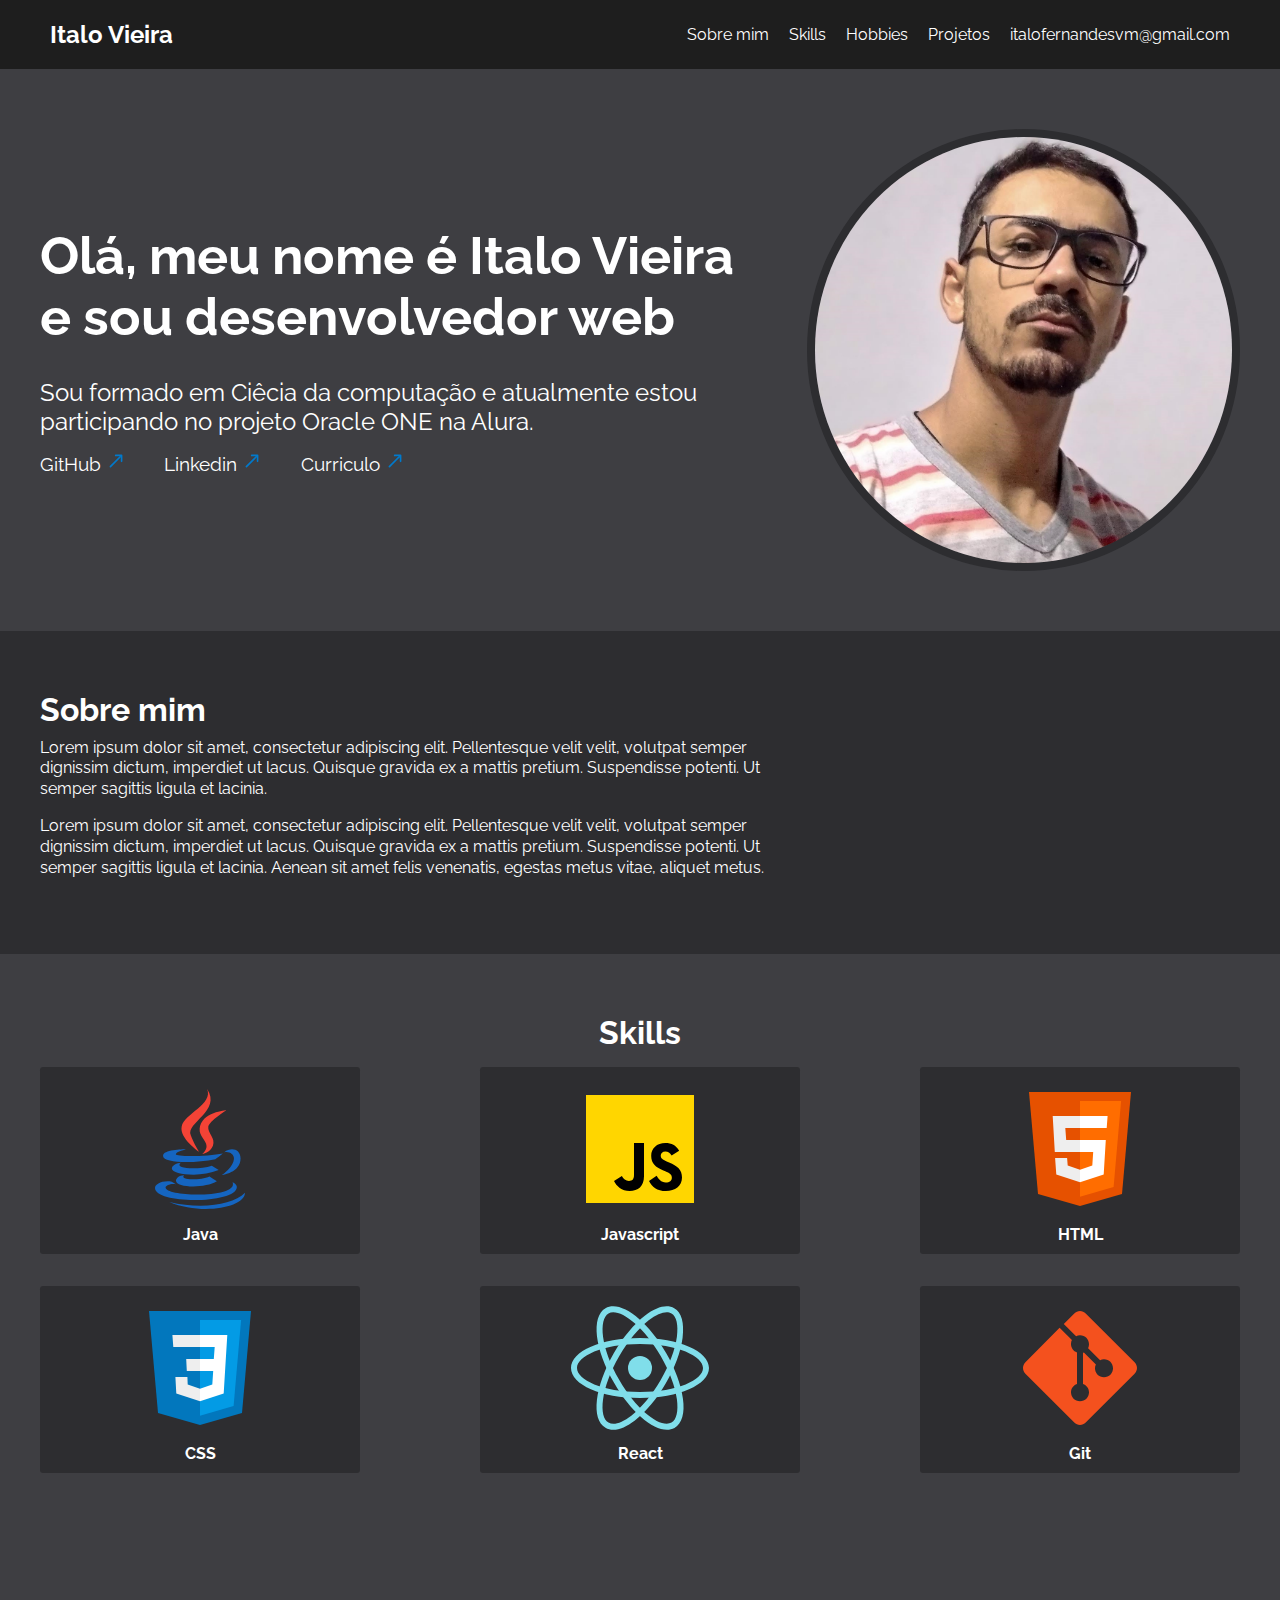
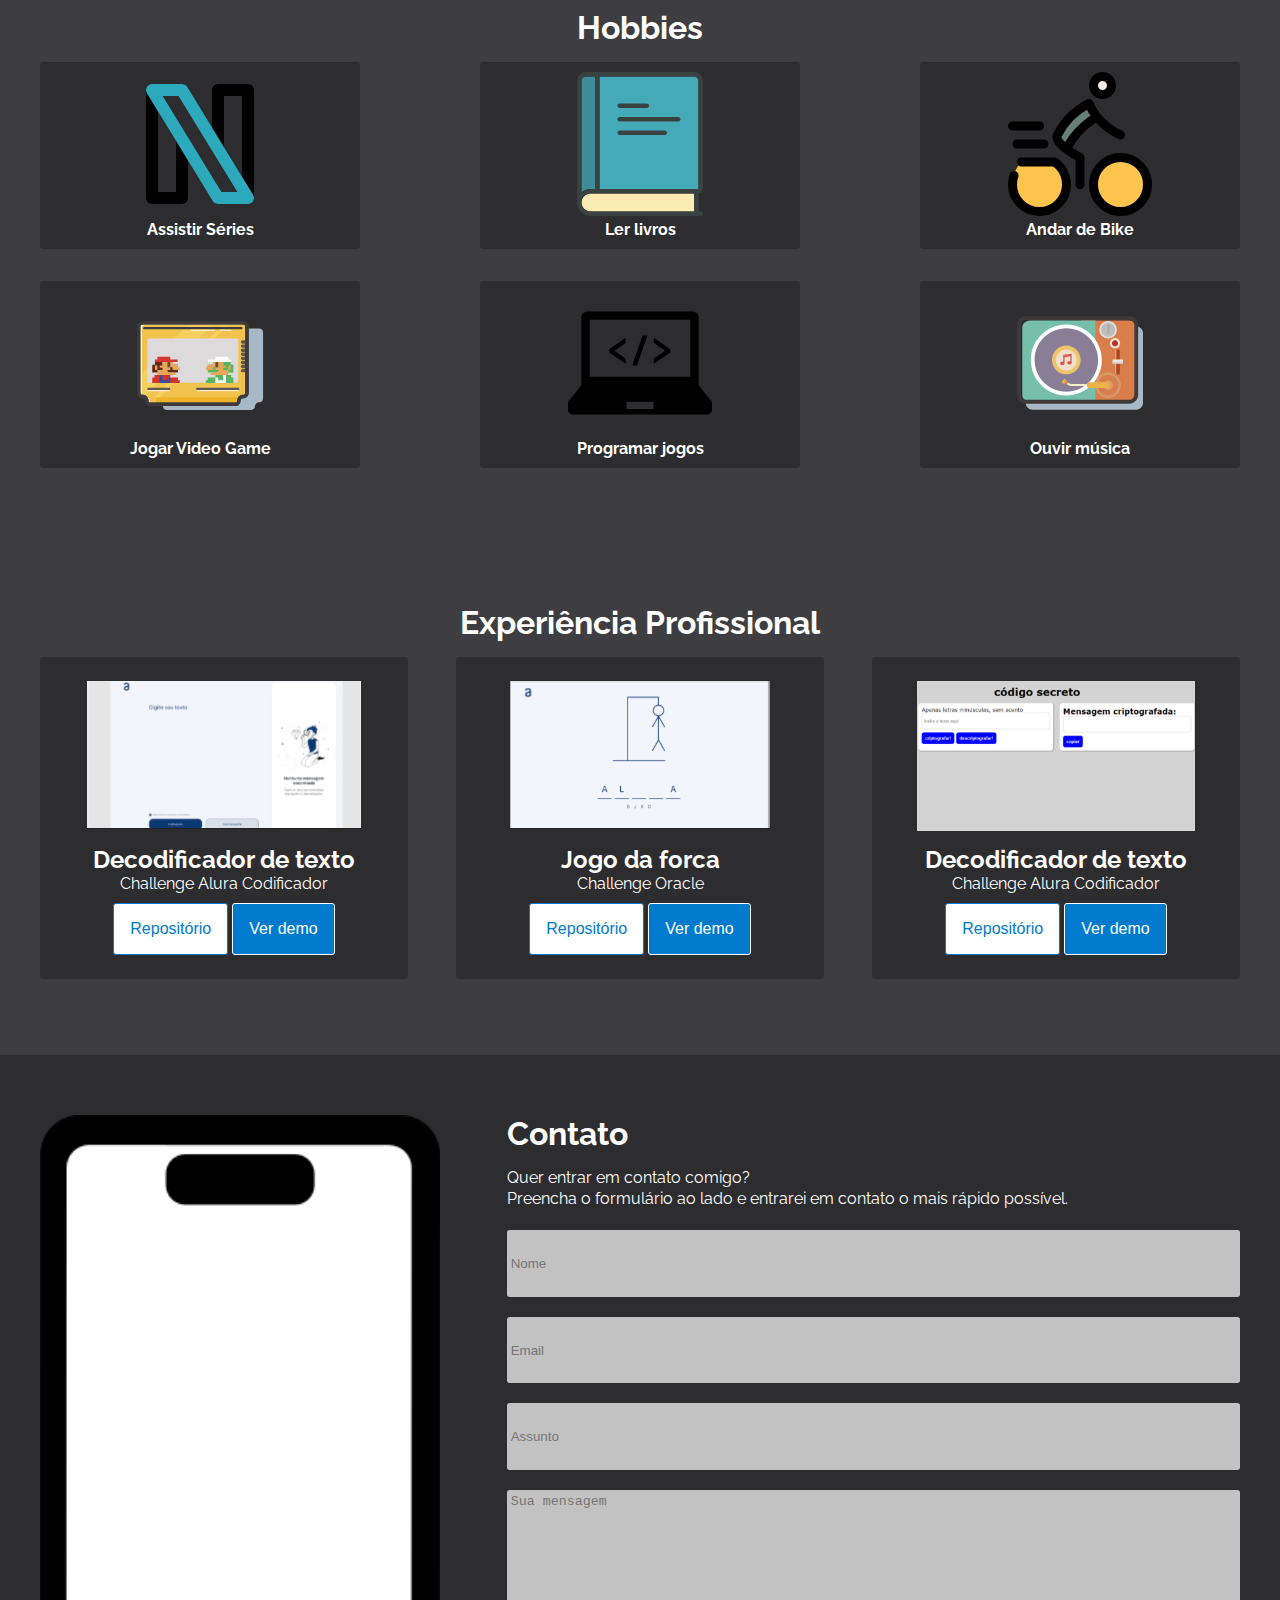
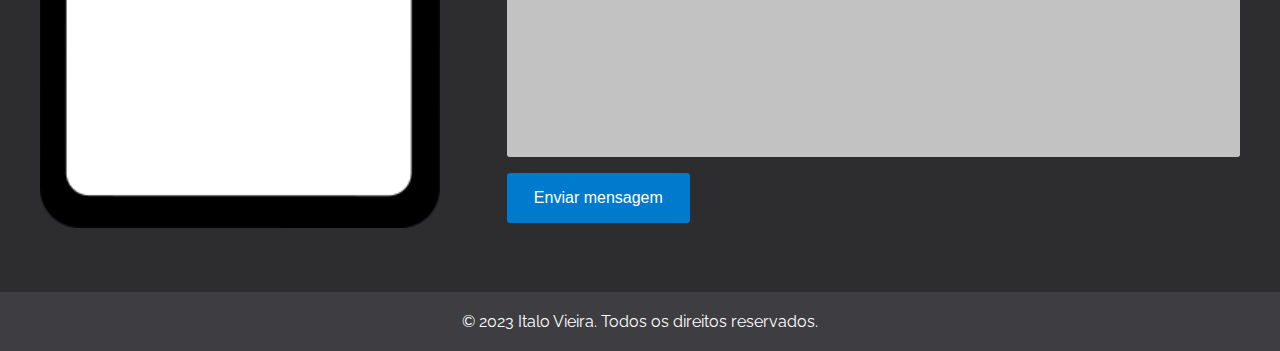
==== index.html @ 1ec6ca5a "Layout Desktop" ====
<!DOCTYPE html>
<html lang="pt-br">
  <head>
    <meta charset="UTF-8" />
    <meta name="viewport" content="width=device-width, initial-scale=1.0" />
    <link rel="preconnect" href="https://fonts.googleapis.com" />
    <link rel="preconnect" href="https://fonts.gstatic.com" crossorigin />
    <link
      href="https://fonts.googleapis.com/css2?family=Raleway:wght@300;400;700&display=swap"
      rel="stylesheet" />
    <link rel="stylesheet" href="css/style.css" />
    <title>Italo Vieira | Portifolio</title>
  </head>
  <body>
    <!-- Sessão de Menu  -->
    <header class="menu-bg">
      <section class="menu">
        <div class="menu-logo"><a href="index.html">Italo Vieira</a></div>
        <nav class="menu-nav">
          <ul>
            <li class="list-menu"><a href="#sobremim">Sobre mim</a></li>
            <li class="list-menu"><a href="#skills">Skills</a></li>
            <li class="list-menu"><a href="#hobbies">Hobbies</a></li>
            <li class="list-menu"><a href="#xp">Projetos</a></li>
            <li class="list-menu">
              <a href="#nome">italofernandesvm@gmail.com</a>
            </li>
          </ul>
        </nav>
      </section>
    </header>

    <!-- Sessão de Title -->
    <section class="title">
      <div class="title__div">
        <img
          src="img/profilee.jpg"
          alt="Imagem de perfil"
          class="title__profile" />
        <div class="title__container" id="sobremim">
          <h2 class="title__bio">
            Olá, meu nome é Italo Vieira e sou desenvolvedor web
          </h2>
          <h3 class="title__subtitle">
            Sou formado em Ciêcia da computação e atualmente estou participando
            no projeto Oracle ONE na Alura.
          </h3>
          <ul class="title__network">
            <li class="title__network__item">
              <a href="https://github.com/italofvm/" target="_blank"
                >GitHub <img src="img/seta_azul.svg"
              /></a>
            </li>
            <li class="title__network__item">
              <a href="https://www.linkedin.com/in/italovm/" target="_blank"
                >Linkedin <img src="img/seta_azul.svg"
              /></a>
            </li>
            <li class="title__network__item">
              <a href="curriculo/Italo Vieira.pdf" target="_blank">Curriculo <img src="img/seta_azul.svg" /></a>
            </li>
          </ul>
        </div>
      </div>
    </section>

    <!-- Sessão sobre mim -->
    <section class="about">
      <div class="about__container">
        <h3 class="about__title">Sobre mim</h3>
        <p class="about__paragraph">
          Lorem ipsum dolor sit amet, consectetur adipiscing elit. Pellentesque
          velit velit, volutpat semper dignissim dictum, imperdiet ut lacus.
          Quisque gravida ex a mattis pretium. Suspendisse potenti. Ut semper
          sagittis ligula et lacinia.
        </p>
        <p class="about__paragraph">
          Lorem ipsum dolor sit amet, consectetur adipiscing elit. Pellentesque
          velit velit, volutpat semper dignissim dictum, imperdiet ut lacus.
          Quisque gravida ex a mattis pretium. Suspendisse potenti. Ut semper
          sagittis ligula et lacinia. Aenean sit amet felis venenatis, egestas
          metus vitae, aliquet metus.
        </p>
      </div>
    </section>
    <footer></footer>

    <!-- Skills -->
    <section class="skills">
      <h3 class="skills__title" id="skills">Skills</h3>
      <div class="skills__line">
        <div class="skills__box">
          <ul>
            <li class="skills__img"><img src="img/java.svg" /></li>
            <li class="skills__name">Java</li>
          </ul>
        </div>

        <div class="skills__box">
          <ul>
            <li class="skills__img"><img src="img/js.svg" alt="" /></li>
            <li class="skills__name">Javascript</li>
          </ul>
        </div>

        <div class="skills__box">
          <ul>
            <li class="skills__img"><img src="img/html.svg" alt="" /></li>
            <li class="skills__name">HTML</li>
          </ul>
        </div>

        <div class="skills__box">
          <ul>
            <li class="skills__img"><img src="img/css.svg" alt="" /></li>
            <li class="skills__name">CSS</li>
          </ul>
        </div>

        <div class="skills__box">
          <ul>
            <li class="skills__img"><img src="img/react.svg" alt="" /></li>
            <li class="skills__name">React</li>
          </ul>
        </div>

        <div class="skills__box">
          <ul>
            <li class="skills__img"><img src="img/git.svg" alt="" /></li>
            <li class="skills__name">Git</li>
          </ul>
        </div>
      </div>
    </section>

    <!-- Hobbies -->
    <section class="hobbies" id="hobbies">
      <h3 class="hobbies__title">Hobbies</h3>
      <div class="hobbies__line">

        <div class="hobbies__box">
          <ul>
            <li class="hobbies__img"><img src="img/netflix.svg" alt="Series" /></li>
            <li class="hobbies__name">Assistir Séries</li>
          </ul>
        </div>

        <div class="hobbies__box">
          <ul>
            <li class="hobbies__img">
              <img src="img/book.svg" alt="Ler Livros" />
            </li>
            <li class="hobbies__name">Ler livros</li>
          </ul>
        </div>

        <div class="hobbies__box">
          <ul>
            <li class="hobbies__img">
              <img src="img/bike.svg" alt="Andar de Bike" />
            </li>
            <li class="hobbies__name">Andar de Bike</li>
          </ul>
        </div>

        <div class="hobbies__box">
          <ul>
            <li class="hobbies__img">
              <img src="img/game.svg" alt="Video game" />
            </li>
            <li class="hobbies__name">Jogar Video Game</li>
          </ul>
        </div>

        <div class="hobbies__box">
          <ul>
            <li class="hobbies__img">
              <img src="img/program.svg" alt="Programar" />
            </li>
            <li class="hobbies__name">Programar jogos</li>
          </ul>
        </div>

        <div class="hobbies__box">
          <ul>
            <li class="hobbies__img">
              <img src="img/music.svg" alt="Musica" />
            </li>
            <li class="hobbies__name">Ouvir música</li>
          </ul>
        </div>
    </section>

    <!-- Ex. Profissional -->
    <!-- Sessão de Experiência Profissional/Projetos-->
    <section class="experience">
      <h2 class="experience__section__title" id="xp">
        Experiência Profissional
      </h2>
      <div class="experience__container">
        <div class="experiencie__box">
          <!-- Insira a logo/captura de seu projeto/trabalho -->
          <img class="experience__img" src="img/testprojetos.svg" />
          <div class="experience__info">
            <h2 class="experience__title">Decodificador de texto</h2>
            <h3 class="experience__text">Challenge Alura Codificador</h3>
            <div class="experience__description">
              <!-- Insira a link para demonstração do projeto no Github e/ou GithubPages -->
              <span class="experience__repo"
                ><a href=""
                  ><button class="experiencia__botao--repo">
                    Repositório
                  </button></a
                ></span
              >
              <span class="experience__demo"
                ><a href=""
                  ><button class="experiencia__botao--demo">
                    Ver demo
                  </button></a
                ></span
              >
            </div>
          </div>
        </div>

        <div class="experiencie__box">
          <!-- Insira a logo/captura de seu projeto/trabalho -->
          <img class="experience__img" src="img/jogodaforca.svg" />
          <div class="experience__info">
            <h2 class="experience__title">
              Jogo da forca
            </h2>
            <h3 class="experience__text">Challenge Oracle</h3>
            <div class="experience__description">
              <!-- Insira a link para demonstração do projeto no Github e/ou GithubPages -->
              <span class="experience__repo"
                ><a href=""
                  ><button class="experiencia__botao--repo">
                    Repositório
                  </button></a
                ></span
              >
              <span class="experience__demo"
                ><a href=""
                  ><button class="experiencia__botao--demo">
                    Ver demo
                  </button></a
                ></span
              >
            </div>
          </div>
        </div>

        <div class="experiencie__box">
          <!-- Insira a logo de seu projeto/trabalho -->
          <img class="experience__img" src="img/codigosecreto.svg" />
          <div class="experience__info">
            <h2 class="experience__title">Decodificador de texto</h2>
            <h3 class="experience__text">Challenge Alura Codificador</h3>
            <div class="experience__description">
              <!-- Insira a link para demonstração do projeto no Github e/ou GithubPages -->
              <span class="experience__repo"
                ><a href=""
                  ><button class="experiencia__botao--repo">
                    Repositório
                  </button></a
                ></span
              >
              <span class="experience__demo"
                ><a href=""
                  ><button class="experiencia__botao--demo">
                    Ver demo
                  </button></a
                ></span
              >
            </div>
          </div>
        </div>

      </div>
    </section>

    <!-- Contato -->
    <section class="formcontato">
      <div id="contato" class="formcontato__contacto">
        <div class="formcontato--esquerda">
          <img class="formcontato__img" src="img/phone.png" />
        </div>
        <div class="formcontato__text">
          <h2 class="formcontato__title">Contato</h2>
          <h3 class="formcontato__subtext">Quer entrar em contato comigo?</h3>
          <h3 class="formcontato__subtext">
            Preencha o formulário ao lado e entrarei em contato o mais rápido
            possível.
          </h3>
          <form class="formcontato__form" onsubmit="enviarFormulario(event)">
            <input
              class="formcontato__input"
              type="text"
              id="nome"
              placeholder="Nome" required />
            <input
              class="formcontato__input"
              type="email"
              id="email"
              placeholder="Email" required />
            <input
              class="formcontato__input"
              type="text"
              id="assunto" 
              placeholder="Assunto" required />
            <textarea
              class="formcontato__textarea"
              rows="5"
              cols="40"
              id="mensagem"
              name="mensagem"
              placeholder="Sua mensagem" required ></textarea>
            <button class="formcontato__botao">Enviar mensagem</button>
          </form>
        </div>
      </div>
    </section>

    <!-- Sessão de Footer/Rodapé-->
    <section class="footer">
      <div class="footer__rodape">
        <p>&copy; 2023 Italo Vieira. Todos os direitos reservados.</p>
      </div>
    </section>
  </div>

    <script src="js/script.js"></script>
  </body>
</html>
---- css/style.css ----
*{
    margin: 0;
    padding: 0;
    list-style: none;
    text-decoration: none;
    box-sizing: border-box;
}

:root {
    --preto-ardosia: #1e1e1e;
    --Cinza-carvão: #2d2d30;
    --cinza-grafite: #252526;
    --Cinza-escuro: #3e3e42;
    --Azul-escuro: #007acc;
    --branco: #fff;
}

body {
    font-family: 'Raleway', Arial, Helvetica, sans-serif;
    background-color: var(--Cinza-escuro);
}


/*--Header--*/

.menu-bg {
    background-color: var(--preto-ardosia);
}

.menu {
    max-width: 1200px;
    margin: 0 auto;
    padding: 15px 0;
    display: flex;
    justify-content: space-between;
    align-items: center;
}

.menu a {
    color: var(--branco);
}

.menu-logo a{
    font-size: 1.5em;
    font-weight: 700;
    margin: 0 10px;
}

.menu-nav ul{
    display: flex;
    flex-wrap: wrap;
}

.menu-nav a {
    font-size: 1em;
    display: block;
    padding: 10px;
}

.menu-nav a:hover {
    background-color: var(--cinza-grafite);
    border-radius: 8px;
    font-size: 1.03em;
}

/*--Title--*/

.title {
    max-width: 1200px;
    margin: 0 auto;
    padding: 60px 0;
}

.title__div {
    display: flex;
    flex-direction: row-reverse;
    justify-content: space-between;
    align-items: center;
    flex-wrap: wrap;
}

.title__profile {
    flex: 1 1 200px;
    border: 8px solid var(--Cinza-carvão);
}

.title__container{
    flex: 2 1 300px;
    padding-right: 60px;
    color: var(--branco);
}

.title__bio {
    font-size: 3.25em;
    margin-bottom: .6em;
}

.title__subtitle {
    font-size: 1.5em;
    font-weight: 400;
    margin-bottom: .6em;
}

.title__network{
    display: flex;
    align-items: flex-start;
    gap: 2em;
    font-size: 1.2em;
}

.title__network a{
    color: var(--branco);
}

.title__profile {
    width: calc(50% - (100px * 2));
    border-radius: 50%;
}

.title__network__item img {
    width: 20px;
}

/*--Sobre mim--*/

.about {
    background-color: var(--Cinza-carvão);
    color: var(--branco);
}

.about__container {
    max-width: 1200px;
    margin: 0 auto;
    padding: 60px 0;
    display: flex;
    flex-direction: column;
}

.about__title {
    font-size: 2em;
    font-weight: 700;
    padding-bottom: .3em;
}

.about__paragraph {
    font-size: 1em;
    font-weight: 400;
    line-height: 1.3em;
    margin-bottom: 1em;
    width: 47em;
}

/*--Skills--*/

.skills {
    max-width: 1200px;
    margin: 0 auto;
    padding: 60px 0;
    color: var(--branco);
}

.skills__line {
    display: flex;
    justify-content: space-between;
    flex-wrap: wrap;
    text-align: center;
}

.skills__title {
    font-size: 2em;
    font-weight: 700;
    text-align: center;
}

.skills__box {
    width: 20em;
    margin: 1em 0;
    border-radius: 0.2em;
    background-color: var(--Cinza-carvão);
}

.skills__box {
    font-size: 1em;
    font-weight: 700;
    padding: 10px;
}

/*--Hobbies--*/

.hobbies {
    max-width: 1200px;
    margin: 0 auto;
    padding: 60px 0;
    color: var(--branco);
}

.hobbies__line {
    display: flex;
    justify-content: space-between;
    flex-wrap: wrap;
    text-align: center;
}

.hobbies__title {
    font-size: 2em;
    font-weight: 700;
    text-align: center;
}

.hobbies__box {
    width: 20em;
    margin: 1em 0;
    border-radius: 0.2em;
    background-color: var(--Cinza-carvão);
    font-size: 1em;
    font-weight: 700;
    padding: 10px;
}

/*--Experiência--*/
.experience {
    max-width: 1200px;
    margin: 0 auto;
    padding: 60px 0;
    color: var(--branco);
}

.experience__section__title {
    font-size: 2em;
    font-weight: 700;
    text-align: center;
}

.experience__container {
    display: flex;
    justify-content: space-between;
    align-items: center;
    text-align: center;
    flex-wrap: wrap;
}

.experiencie__box{
    width: 23em;
    margin: 1em 0;
    border-radius: 0.2em;
    background-color: var(--Cinza-carvão);
    font-size: 1em;
    font-weight: 700;
    padding: 1.5em;
}

.experience__img {
    max-width: 300px;
    max-height: 150px;
    width: auto;
    height: auto;
}

.experience__title {
    padding-top: 10px;
    font-size: 1.5em;
    font-weight: 700;
}

.experience__text {
    padding-bottom: 10px;
    font-size: 1em;
    font-weight: 400;
}

.experiencia__botao--repo {
    background-color: var(--branco);
    border: 1px solid var(--Azul-escuro);
    color: var(--Azul-escuro);
    border-radius: 3px;
    padding: 1em;
    font-size: 1em;
    cursor: pointer;
    transition: 0.3s ease;
}

.experiencia__botao--repo:hover{
    background-color: #007acc;
    border: 1px solid var(--branco);
    color: var(--branco);
}

.experiencia__botao--demo {
    background-color: var(--Azul-escuro);
    border: 1px solid var(--branco);
    color: var(--branco);
    border-radius: 3px;
    padding: 1em;
    font-size: 1em;
    cursor: pointer;
    transition: 0.3s ease;
}

.experiencia__botao--demo:hover{
    background-color: var(--branco);
    border: 1px solid var(--Azul-escuro);
    color: var(--Azul-escuro);
}

/*--Contato--*/

.formcontato{
    background-color: var(--Cinza-carvão);
}

.formcontato__contacto{
    max-width: 1200px;
    margin: 0 auto;
    padding: 60px 0;
    color: var(--branco);
}

.formcontato__img{
    width: 25rem;
}

.formcontato__title{
    font-size: 2em;
    font-weight: 700;
    padding-bottom: .5em;
}

.formcontato__subtext {
    font-size: 1em;
    font-weight: 400;
    line-height: 1.3em;
}

.formcontato__contacto {
    display: flex;
    justify-content: space-between;
    flex-wrap: wrap;
}

.formcontato__form {
    display: flex;
    flex-direction: column;
    flex-wrap: wrap;
}

.formcontato__input {
    width: 55em;
    height: 5em;
    border-radius: .2em;
    border: none;
    margin-top: 1.5em;
    font-weight: 400;
    padding:.3em;
    outline: none;
    transition: 0.1s;
    background-color: #c2c2c2;
}

.formcontato__input:focus {
    border-bottom: 2.5px solid var(--Azul-escuro);
    
}

.formcontato__textarea {
    width: 55em;
    height: 20em;
    border-radius: .2em;
    border: none;
    margin-top: 1.5em;
    font-weight: 400;
    padding:.3em;
    outline: none;
    transition: 0.1s;
    background-color: #c2c2c2;
    resize: none;
}

.formcontato__textarea:focus {
    border-bottom: 2.5px solid var(--Azul-escuro);
    
}

.formcontato__botao {
    background-color: var(--Azul-escuro);
    border: none;
    color: var(--branco);
    border-radius: 3px;
    width: 25%;
    padding: 1em;
    margin-top: 1em;
    font-size: 1em;
    cursor: pointer;
    transition: 0.3s ease;
}

.formcontato__botao:hover{
    background-color: var(--branco);
    color: var(--Azul-escuro);
}

/*footeer*/

section.footer{
    max-width: 1200px;
    margin: 0 auto;
    padding: 20px 0;
    color: var(--branco);
    
}

.footer__rodape p{
    text-align: center;
}

.footer__rodape a{
    color: var(--branco);
}

@media (min-width: 768px) {

    /* Menu */
    
    /*title*/
    
    
    
    /*Skills*/
    
    /*Hobbies*/
    
    /*Experiências acadêmicas*/
    
    /*Expeirência profissional*/
    
    }
    
    /*Mobile*/
    @media (min-width: 425px) {
    
    /*Menu*/
    
    /*Titulo*/
    
    /*Sessão sobre*/
    
    /*Skills*/
    
    /*Hobbies*/
     
    /*Formação Acadêmica*/
    
    /*Experiência Profissional*/
    
     /*Contato*/
    
    /*Footer*/
    
    }
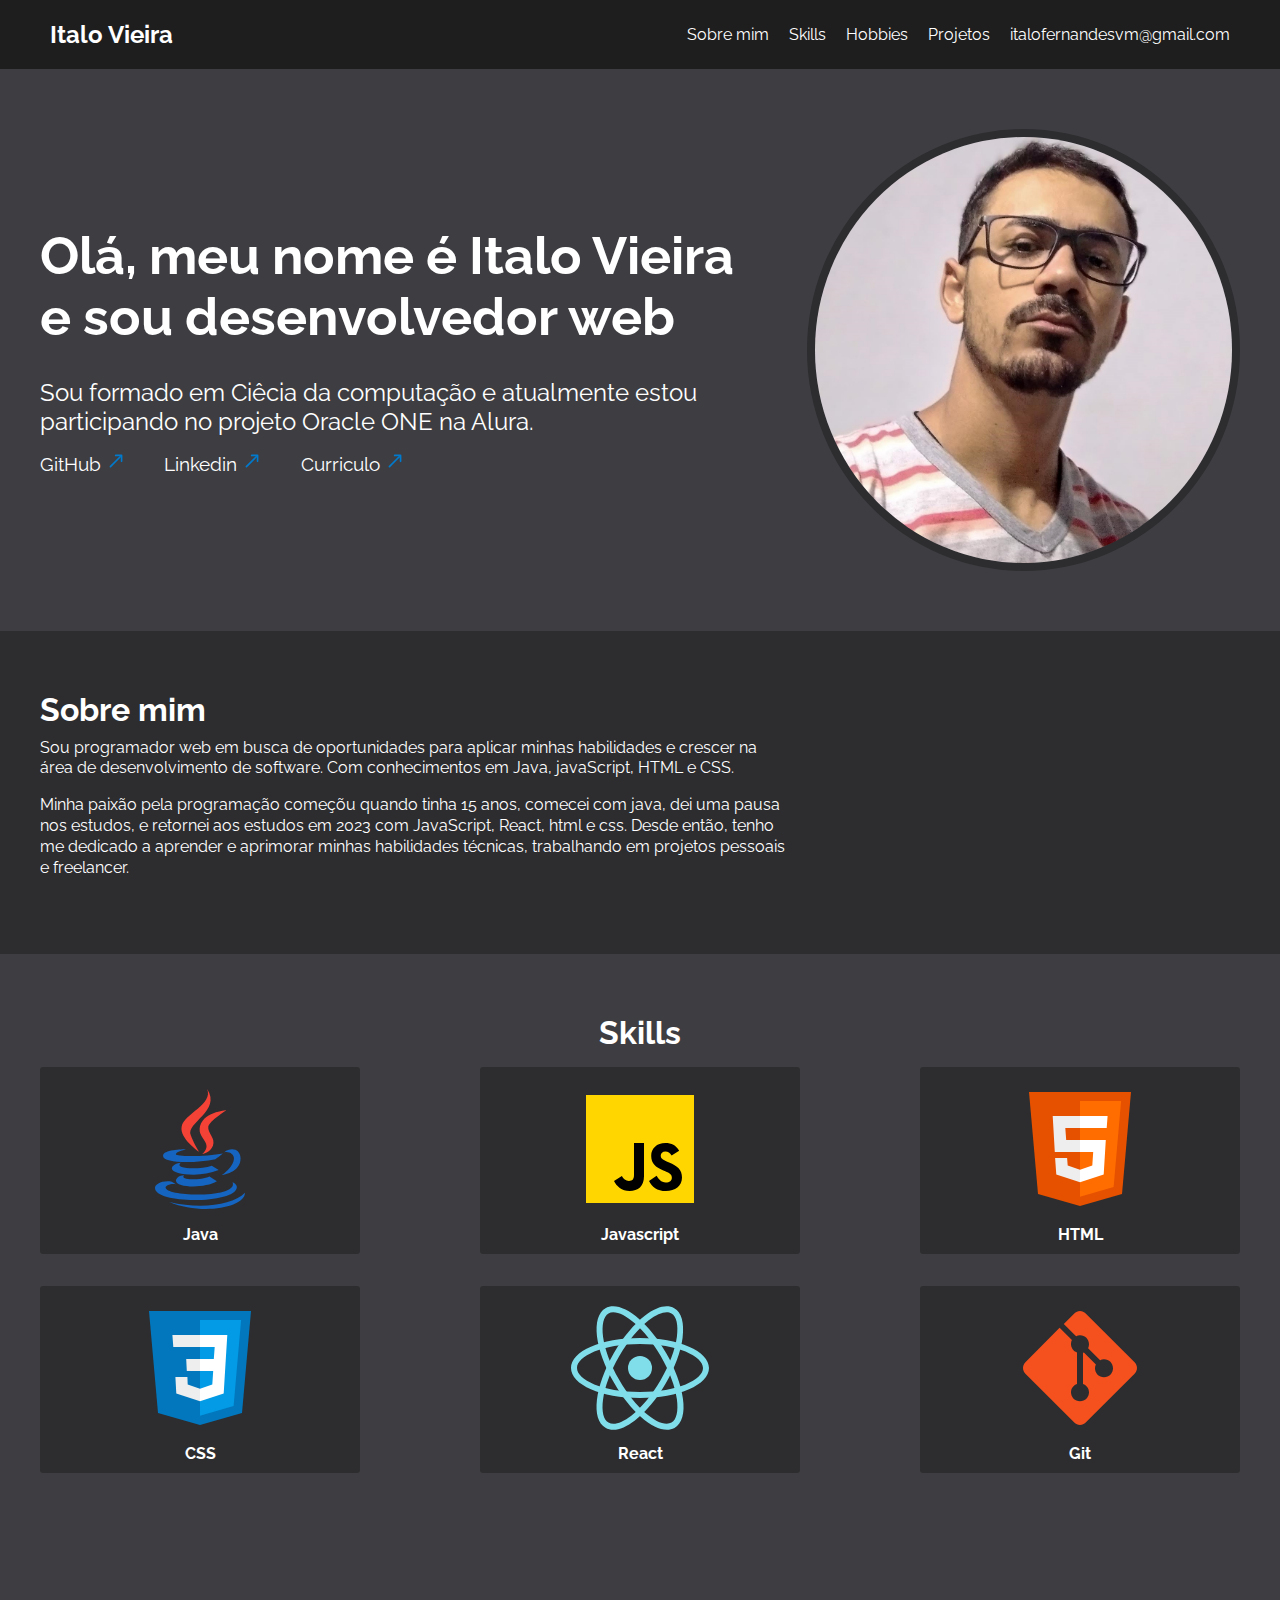
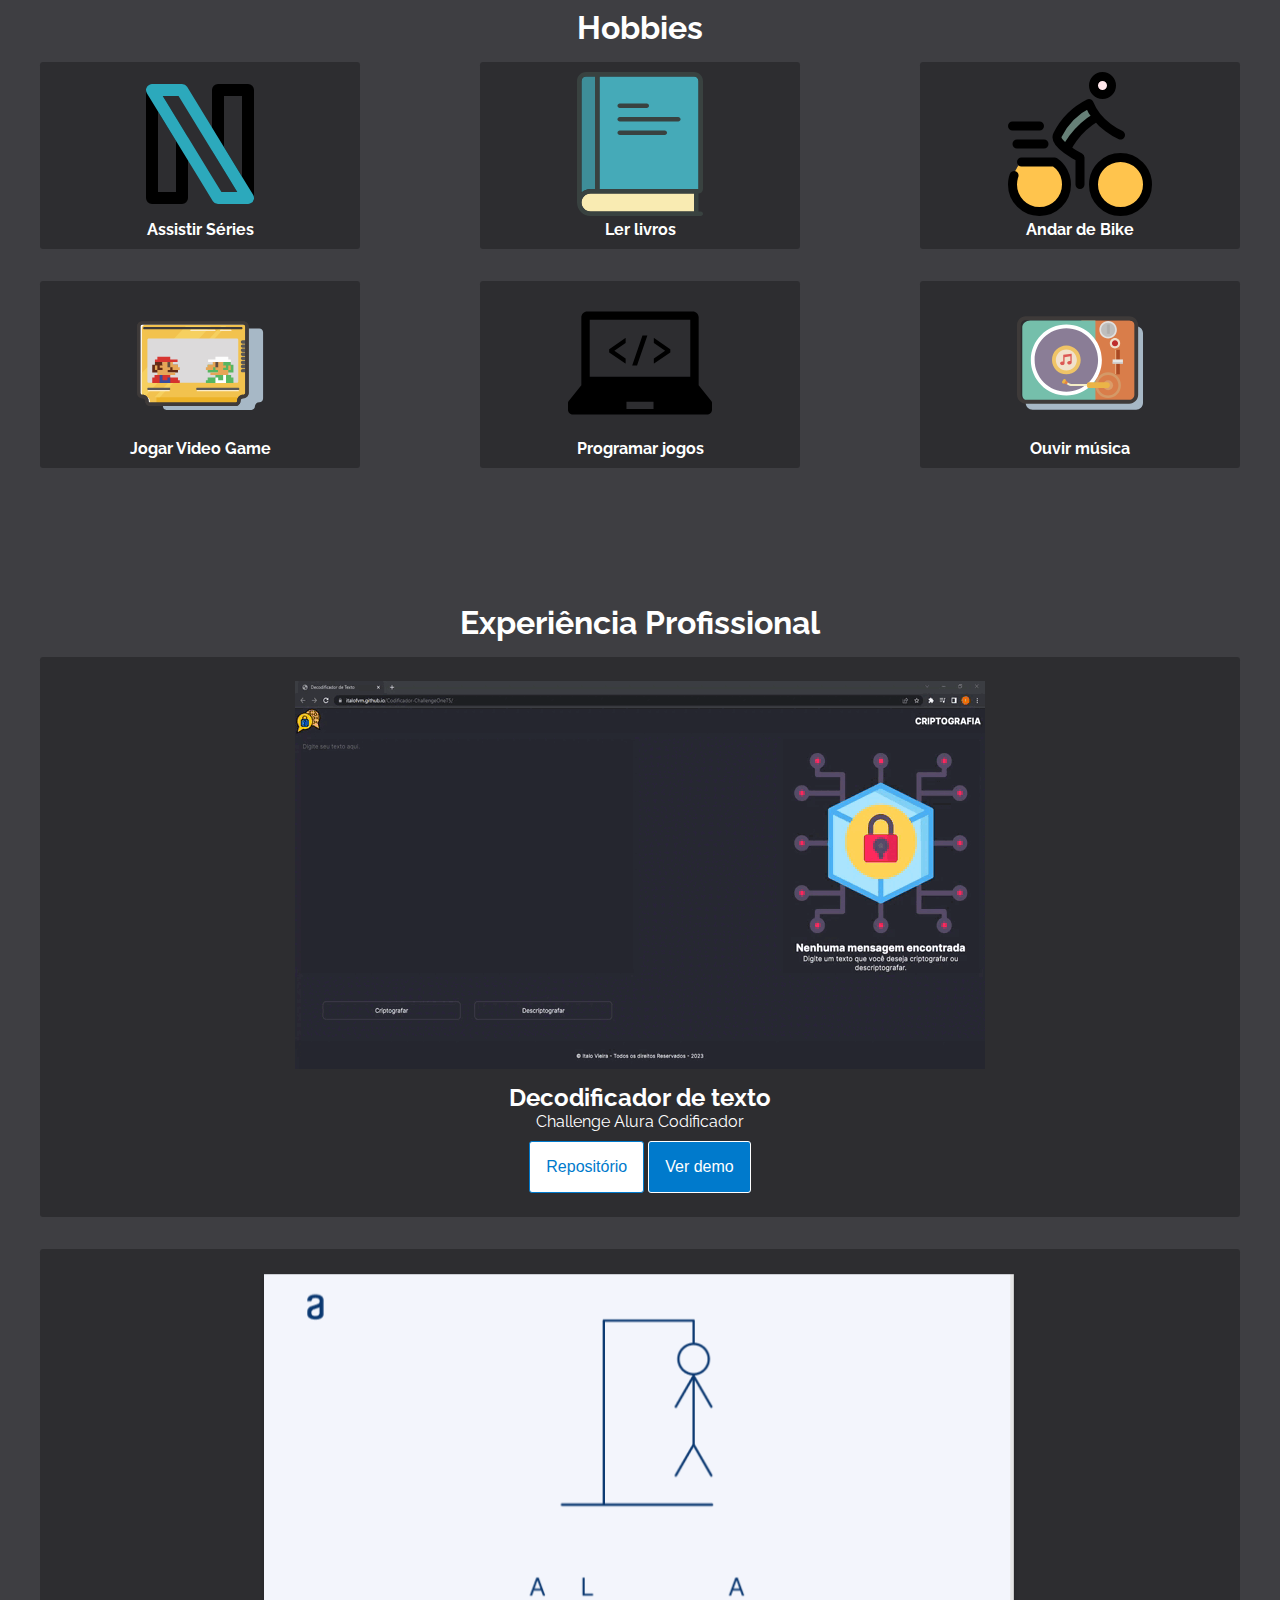
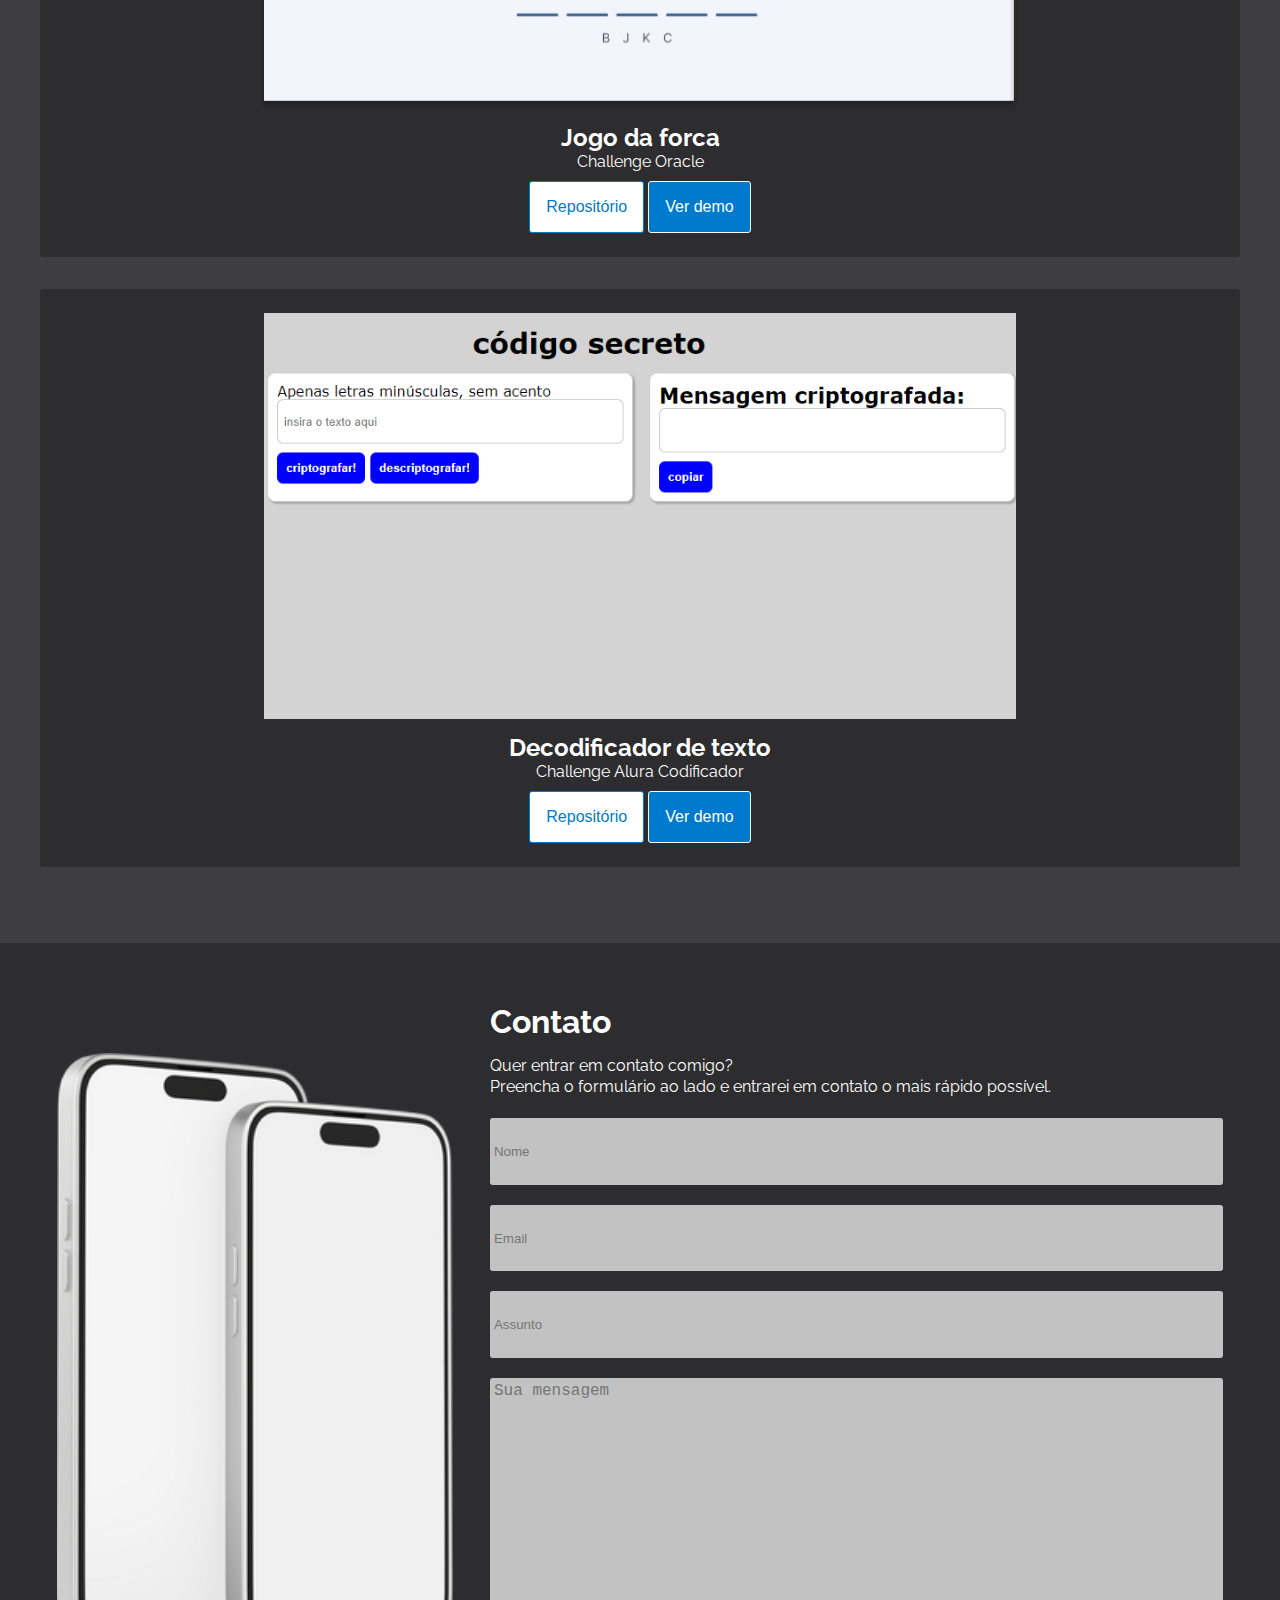
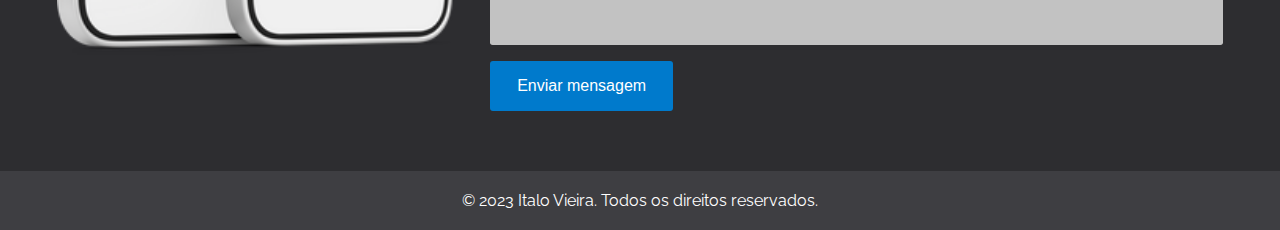
==== commit 6526d3dd: "Layout Responsivo" ====
--- a/index.html
+++ b/index.html
@@ -9,6 +9,14 @@
       href="https://fonts.googleapis.com/css2?family=Raleway:wght@300;400;700&display=swap"
       rel="stylesheet" />
     <link rel="stylesheet" href="css/style.css" />
+    <link rel="stylesheet" href="css/header.css">
+    <link rel="stylesheet" href="css/title.css">
+    <link rel="stylesheet" href="css/about.css">
+    <link rel="stylesheet" href="css/skills.css">
+    <link rel="stylesheet" href="css/hobbies.css">
+    <link rel="stylesheet" href="css/experiencia.css">
+    <link rel="stylesheet" href="css/contato.css">
+    <link rel="stylesheet" href="css/footeer.css">
     <title>Italo Vieira | Portifolio</title>
   </head>
   <body>
@@ -25,6 +33,7 @@
             <li class="list-menu">
               <a href="#nome">italofernandesvm@gmail.com</a>
             </li>
+            <li class="contato"><a href="#nome">italofernandesvm@gmail.com</a></li>
           </ul>
         </nav>
       </section>
@@ -34,7 +43,7 @@
     <section class="title">
       <div class="title__div">
         <img
-          src="img/profilee.jpg"
+          src="img/profile.jpg"
           alt="Imagem de perfil"
           class="title__profile" />
         <div class="title__container" id="sobremim">
@@ -69,17 +78,10 @@
       <div class="about__container">
         <h3 class="about__title">Sobre mim</h3>
         <p class="about__paragraph">
-          Lorem ipsum dolor sit amet, consectetur adipiscing elit. Pellentesque
-          velit velit, volutpat semper dignissim dictum, imperdiet ut lacus.
-          Quisque gravida ex a mattis pretium. Suspendisse potenti. Ut semper
-          sagittis ligula et lacinia.
+          Sou programador web em busca de oportunidades para aplicar minhas habilidades e crescer na área de desenvolvimento de software. Com conhecimentos em Java, javaScript, HTML e CSS.
         </p>
         <p class="about__paragraph">
-          Lorem ipsum dolor sit amet, consectetur adipiscing elit. Pellentesque
-          velit velit, volutpat semper dignissim dictum, imperdiet ut lacus.
-          Quisque gravida ex a mattis pretium. Suspendisse potenti. Ut semper
-          sagittis ligula et lacinia. Aenean sit amet felis venenatis, egestas
-          metus vitae, aliquet metus.
+          Minha paixão pela programação começõu quando tinha 15 anos, comecei com java, dei uma pausa nos estudos, e retornei aos estudos em 2023 com JavaScript, React, html e css. Desde então, tenho me dedicado a aprender e aprimorar minhas habilidades técnicas, trabalhando em projetos pessoais e freelancer.
         </p>
       </div>
     </section>
@@ -200,21 +202,21 @@
       <div class="experience__container">
         <div class="experiencie__box">
           <!-- Insira a logo/captura de seu projeto/trabalho -->
-          <img class="experience__img" src="img/testprojetos.svg" />
+          <img class="experience__img" src="img/codificador.gif" />
           <div class="experience__info">
             <h2 class="experience__title">Decodificador de texto</h2>
             <h3 class="experience__text">Challenge Alura Codificador</h3>
             <div class="experience__description">
               <!-- Insira a link para demonstração do projeto no Github e/ou GithubPages -->
               <span class="experience__repo"
-                ><a href=""
+                ><a href="https://github.com/italofvm/Codificador-ChallengeOneT5" target="_blank"
                   ><button class="experiencia__botao--repo">
                     Repositório
                   </button></a
                 ></span
               >
               <span class="experience__demo"
-                ><a href=""
+                ><a href="https://italofvm.github.io/Codificador-ChallengeOneT5/" target="_blank"
                   ><button class="experiencia__botao--demo">
                     Ver demo
                   </button></a
--- a/css/style.css
+++ b/css/style.css
@@ -1,458 +1,21 @@
 *{
+    box-sizing: border-box;
+    list-style: none;
     margin: 0;
     padding: 0;
-    list-style: none;
     text-decoration: none;
-    box-sizing: border-box;
 }
 
 :root {
-    --preto-ardosia: #1e1e1e;
-    --Cinza-carvão: #2d2d30;
-    --cinza-grafite: #252526;
-    --Cinza-escuro: #3e3e42;
     --Azul-escuro: #007acc;
     --branco: #fff;
+    --Cinza-carvão: #2d2d30;
+    --Cinza-escuro: #3e3e42;
+    --cinza-grafite: #252526;
+    --preto-ardosia: #1e1e1e;
 }
 
 body {
+    background-color: var(--Cinza-escuro);
     font-family: 'Raleway', Arial, Helvetica, sans-serif;
-    background-color: var(--Cinza-escuro);
-}
-
-
-/*--Header--*/
-
-.menu-bg {
-    background-color: var(--preto-ardosia);
-}
-
-.menu {
-    max-width: 1200px;
-    margin: 0 auto;
-    padding: 15px 0;
-    display: flex;
-    justify-content: space-between;
-    align-items: center;
-}
-
-.menu a {
-    color: var(--branco);
-}
-
-.menu-logo a{
-    font-size: 1.5em;
-    font-weight: 700;
-    margin: 0 10px;
-}
-
-.menu-nav ul{
-    display: flex;
-    flex-wrap: wrap;
-}
-
-.menu-nav a {
-    font-size: 1em;
-    display: block;
-    padding: 10px;
-}
-
-.menu-nav a:hover {
-    background-color: var(--cinza-grafite);
-    border-radius: 8px;
-    font-size: 1.03em;
-}
-
-/*--Title--*/
-
-.title {
-    max-width: 1200px;
-    margin: 0 auto;
-    padding: 60px 0;
-}
-
-.title__div {
-    display: flex;
-    flex-direction: row-reverse;
-    justify-content: space-between;
-    align-items: center;
-    flex-wrap: wrap;
-}
-
-.title__profile {
-    flex: 1 1 200px;
-    border: 8px solid var(--Cinza-carvão);
-}
-
-.title__container{
-    flex: 2 1 300px;
-    padding-right: 60px;
-    color: var(--branco);
-}
-
-.title__bio {
-    font-size: 3.25em;
-    margin-bottom: .6em;
-}
-
-.title__subtitle {
-    font-size: 1.5em;
-    font-weight: 400;
-    margin-bottom: .6em;
-}
-
-.title__network{
-    display: flex;
-    align-items: flex-start;
-    gap: 2em;
-    font-size: 1.2em;
-}
-
-.title__network a{
-    color: var(--branco);
-}
-
-.title__profile {
-    width: calc(50% - (100px * 2));
-    border-radius: 50%;
-}
-
-.title__network__item img {
-    width: 20px;
-}
-
-/*--Sobre mim--*/
-
-.about {
-    background-color: var(--Cinza-carvão);
-    color: var(--branco);
-}
-
-.about__container {
-    max-width: 1200px;
-    margin: 0 auto;
-    padding: 60px 0;
-    display: flex;
-    flex-direction: column;
-}
-
-.about__title {
-    font-size: 2em;
-    font-weight: 700;
-    padding-bottom: .3em;
-}
-
-.about__paragraph {
-    font-size: 1em;
-    font-weight: 400;
-    line-height: 1.3em;
-    margin-bottom: 1em;
-    width: 47em;
-}
-
-/*--Skills--*/
-
-.skills {
-    max-width: 1200px;
-    margin: 0 auto;
-    padding: 60px 0;
-    color: var(--branco);
-}
-
-.skills__line {
-    display: flex;
-    justify-content: space-between;
-    flex-wrap: wrap;
-    text-align: center;
-}
-
-.skills__title {
-    font-size: 2em;
-    font-weight: 700;
-    text-align: center;
-}
-
-.skills__box {
-    width: 20em;
-    margin: 1em 0;
-    border-radius: 0.2em;
-    background-color: var(--Cinza-carvão);
-}
-
-.skills__box {
-    font-size: 1em;
-    font-weight: 700;
-    padding: 10px;
-}
-
-/*--Hobbies--*/
-
-.hobbies {
-    max-width: 1200px;
-    margin: 0 auto;
-    padding: 60px 0;
-    color: var(--branco);
-}
-
-.hobbies__line {
-    display: flex;
-    justify-content: space-between;
-    flex-wrap: wrap;
-    text-align: center;
-}
-
-.hobbies__title {
-    font-size: 2em;
-    font-weight: 700;
-    text-align: center;
-}
-
-.hobbies__box {
-    width: 20em;
-    margin: 1em 0;
-    border-radius: 0.2em;
-    background-color: var(--Cinza-carvão);
-    font-size: 1em;
-    font-weight: 700;
-    padding: 10px;
-}
-
-/*--Experiência--*/
-.experience {
-    max-width: 1200px;
-    margin: 0 auto;
-    padding: 60px 0;
-    color: var(--branco);
-}
-
-.experience__section__title {
-    font-size: 2em;
-    font-weight: 700;
-    text-align: center;
-}
-
-.experience__container {
-    display: flex;
-    justify-content: space-between;
-    align-items: center;
-    text-align: center;
-    flex-wrap: wrap;
-}
-
-.experiencie__box{
-    width: 23em;
-    margin: 1em 0;
-    border-radius: 0.2em;
-    background-color: var(--Cinza-carvão);
-    font-size: 1em;
-    font-weight: 700;
-    padding: 1.5em;
-}
-
-.experience__img {
-    max-width: 300px;
-    max-height: 150px;
-    width: auto;
-    height: auto;
-}
-
-.experience__title {
-    padding-top: 10px;
-    font-size: 1.5em;
-    font-weight: 700;
-}
-
-.experience__text {
-    padding-bottom: 10px;
-    font-size: 1em;
-    font-weight: 400;
-}
-
-.experiencia__botao--repo {
-    background-color: var(--branco);
-    border: 1px solid var(--Azul-escuro);
-    color: var(--Azul-escuro);
-    border-radius: 3px;
-    padding: 1em;
-    font-size: 1em;
-    cursor: pointer;
-    transition: 0.3s ease;
-}
-
-.experiencia__botao--repo:hover{
-    background-color: #007acc;
-    border: 1px solid var(--branco);
-    color: var(--branco);
-}
-
-.experiencia__botao--demo {
-    background-color: var(--Azul-escuro);
-    border: 1px solid var(--branco);
-    color: var(--branco);
-    border-radius: 3px;
-    padding: 1em;
-    font-size: 1em;
-    cursor: pointer;
-    transition: 0.3s ease;
-}
-
-.experiencia__botao--demo:hover{
-    background-color: var(--branco);
-    border: 1px solid var(--Azul-escuro);
-    color: var(--Azul-escuro);
-}
-
-/*--Contato--*/
-
-.formcontato{
-    background-color: var(--Cinza-carvão);
-}
-
-.formcontato__contacto{
-    max-width: 1200px;
-    margin: 0 auto;
-    padding: 60px 0;
-    color: var(--branco);
-}
-
-.formcontato__img{
-    width: 25rem;
-}
-
-.formcontato__title{
-    font-size: 2em;
-    font-weight: 700;
-    padding-bottom: .5em;
-}
-
-.formcontato__subtext {
-    font-size: 1em;
-    font-weight: 400;
-    line-height: 1.3em;
-}
-
-.formcontato__contacto {
-    display: flex;
-    justify-content: space-between;
-    flex-wrap: wrap;
-}
-
-.formcontato__form {
-    display: flex;
-    flex-direction: column;
-    flex-wrap: wrap;
-}
-
-.formcontato__input {
-    width: 55em;
-    height: 5em;
-    border-radius: .2em;
-    border: none;
-    margin-top: 1.5em;
-    font-weight: 400;
-    padding:.3em;
-    outline: none;
-    transition: 0.1s;
-    background-color: #c2c2c2;
-}
-
-.formcontato__input:focus {
-    border-bottom: 2.5px solid var(--Azul-escuro);
-    
-}
-
-.formcontato__textarea {
-    width: 55em;
-    height: 20em;
-    border-radius: .2em;
-    border: none;
-    margin-top: 1.5em;
-    font-weight: 400;
-    padding:.3em;
-    outline: none;
-    transition: 0.1s;
-    background-color: #c2c2c2;
-    resize: none;
-}
-
-.formcontato__textarea:focus {
-    border-bottom: 2.5px solid var(--Azul-escuro);
-    
-}
-
-.formcontato__botao {
-    background-color: var(--Azul-escuro);
-    border: none;
-    color: var(--branco);
-    border-radius: 3px;
-    width: 25%;
-    padding: 1em;
-    margin-top: 1em;
-    font-size: 1em;
-    cursor: pointer;
-    transition: 0.3s ease;
-}
-
-.formcontato__botao:hover{
-    background-color: var(--branco);
-    color: var(--Azul-escuro);
-}
-
-/*footeer*/
-
-section.footer{
-    max-width: 1200px;
-    margin: 0 auto;
-    padding: 20px 0;
-    color: var(--branco);
-    
-}
-
-.footer__rodape p{
-    text-align: center;
-}
-
-.footer__rodape a{
-    color: var(--branco);
-}
-
-@media (min-width: 768px) {
-
-    /* Menu */
-    
-    /*title*/
-    
-    
-    
-    /*Skills*/
-    
-    /*Hobbies*/
-    
-    /*Experiências acadêmicas*/
-    
-    /*Expeirência profissional*/
-    
-    }
-    
-    /*Mobile*/
-    @media (min-width: 425px) {
-    
-    /*Menu*/
-    
-    /*Titulo*/
-    
-    /*Sessão sobre*/
-    
-    /*Skills*/
-    
-    /*Hobbies*/
-     
-    /*Formação Acadêmica*/
-    
-    /*Experiência Profissional*/
-    
-     /*Contato*/
-    
-    /*Footer*/
-    
-    }+}--- a/css/header.css
+++ b/css/header.css
@@ -0,0 +1,95 @@
+/*--Header--*/
+
+.menu-bg {
+  background-color: var(--preto-ardosia);
+}
+
+.menu {
+  align-items: center;
+  display: flex;
+  justify-content: space-between;
+  max-width: 1200px;
+  margin: 0 auto;
+  padding: 15px 0;
+}
+
+.menu a {
+  color: var(--branco);
+}
+
+.menu-logo a {
+  font-size: 1.5em;
+  font-weight: 700;
+  margin: 0 10px;
+}
+
+.menu-nav ul {
+  display: flex;
+  flex-wrap: wrap;
+}
+
+.menu-nav ul .contato {
+    display: none;
+}
+
+.menu-nav a {
+  display: block;
+  font-size: 1em;
+  padding: 10px;
+}
+
+.menu-nav a:hover {
+  background-color: var(--cinza-grafite);
+  border-radius: 8px;
+  font-size: 1.03em;
+}
+
+/*Tablet*/
+@media (max-width: 768px) {
+  .menu {
+    justify-content: space-between;
+    padding: 10px 30px;
+  }
+
+  .menu-logo a {
+    margin: 10px 0;
+  }
+
+  .list-menu {
+    display: none;
+  }
+
+  .menu-nav ul .contato {
+    display: block;
+  }
+
+  .menu-nav a {
+    padding: 10px 0;
+  }
+}
+
+/*Mobile*/
+@media (max-width: 480px) {
+
+  .menu {
+    flex-direction: column;
+    align-items: center;
+    padding: 10px 0;
+  }
+
+  .menu-logo a {
+    margin: 10px 0;
+  }
+
+  .menu-nav ul {
+    flex-direction: column;
+  }
+
+  .menu-nav ul .contato {
+    display: block;
+  }
+
+  .menu-nav a {
+    padding: 10px 0;
+  }
+}
--- a/css/title.css
+++ b/css/title.css
@@ -0,0 +1,122 @@
+/*--Title--*/
+
+.title {
+    max-width: 1200px;
+    margin: 0 auto;
+    padding: 60px 0;
+}
+
+.title__div {
+    align-items: center;
+    display: flex;
+    flex-direction: row-reverse;
+    flex-wrap: wrap;
+    justify-content: space-between;
+}
+
+.title__profile {
+    border: 8px solid var(--Cinza-carvão);
+    flex: 1 1 200px;
+}
+
+.title__container{
+    color: var(--branco);
+    flex: 2 1 300px;
+    padding-right: 60px;
+}
+
+.title__bio {
+    font-size: 3.25em;
+    margin-bottom: .6em;
+}
+
+.title__subtitle {
+    font-size: 1.5em;
+    font-weight: 400;
+    margin-bottom: .6em;
+}
+
+.title__network{
+    align-items: flex-start;
+    display: flex;
+    font-size: 1.2em;
+    gap: 2em;
+}
+
+.title__network a{
+    color: var(--branco);
+}
+
+.title__profile {
+    border-radius: 50%;
+    width: calc(50% - (100px * 2));
+}
+
+.title__network__item img {
+    width: 20px;
+}
+
+/*Tablet*/
+@media (max-width: 768px) {
+    .title__div {
+        flex-direction: row-reverse;
+        padding: 5px 10px;
+    }
+
+    .title__container {
+        padding-right: 0;
+        text-align: left;
+    }
+
+    .title__profile {
+        width: 50px;
+    }
+
+    .title__bio {
+        font-size: 1.375rem;
+    }
+
+    .title__subtitle {
+        font-size: 1em;
+    }
+
+    .title__network {
+        font-size: 1em;
+    }
+
+    .title__network__item img {
+        width: 15px;
+    }
+    
+}
+
+/*Mobile*/
+@media (max-width: 480px) {
+    .title__div {
+        flex-direction: column;
+        align-items: center;
+        padding: 5px 10px;
+    }
+
+    .title__container {
+        padding-right: 0;
+    }
+
+    .title__profile {
+        margin-bottom: 30px;
+        width: 200px;
+    }
+
+    .title__bio {
+        font-size: 1.5em;
+    }
+
+    .title__subtitle {
+        font-size: 1em;
+    }
+
+    .title__network {
+        font-size: 1.2em;
+        justify-content: space-around;
+    }
+}--- a/css/about.css
+++ b/css/about.css
@@ -0,0 +1,44 @@
+/*--Sobre mim--*/
+
+.about {
+    background-color: var(--Cinza-carvão);
+    color: var(--branco);
+}
+
+.about__container {
+    display: flex;
+    flex-direction: column;
+    max-width: 1200px;
+    margin: 0 auto;
+    padding: 60px 0;
+}
+
+.about__title {
+    font-size: 2em;
+    font-weight: 700;
+    padding-bottom: .3em;
+}
+
+.about__paragraph {
+    font-size: 1em;
+    font-weight: 400;
+    line-height: 1.3em;
+    margin-bottom: 1em;
+    width: 47em;
+}
+
+/*Mobile*/
+@media only screen and (max-width: 768px) {
+    .about__container {
+        padding: 30px 0;
+    }
+
+    .about__title {
+        padding: 5px 10px;
+    }
+
+    .about__paragraph {
+        padding: 5px 10px;
+        width: 100%;
+    }
+}--- a/css/skills.css
+++ b/css/skills.css
@@ -0,0 +1,48 @@
+/*--Skills--*/
+
+.skills {
+    color: var(--branco);
+    max-width: 1200px;
+    margin: 0 auto;
+    padding: 60px 0;
+}
+
+.skills__line {
+    display: flex;
+    flex-wrap: wrap;
+    justify-content: space-between;
+    text-align: center;
+}
+
+.skills__title {
+    font-size: 2em;
+    font-weight: 700;
+    text-align: center;
+}
+
+.skills__box {
+    background-color: var(--Cinza-carvão);
+    border-radius: 0.2em;
+    width: 20em;
+    margin: 1em 0;
+    font-size: 1em;
+    font-weight: 700;
+    padding: 10px;
+}
+
+/*Tablet*/
+@media (max-width: 768px) {
+    .skills {
+        padding: 30px;
+    }
+    .skills__title {
+        font-size: 1.375em;
+    }
+}
+
+/*Mobile*/
+@media (max-width: 425px) {
+    .skills__line {
+        justify-content: center;
+    }
+}--- a/css/hobbies.css
+++ b/css/hobbies.css
@@ -0,0 +1,48 @@
+/*--Hobbies--*/
+
+.hobbies {
+    color: var(--branco);
+    max-width: 1200px;
+    margin: 0 auto;
+    padding: 60px 0;
+}
+
+.hobbies__line {
+    display: flex;
+    flex-wrap: wrap;
+    justify-content: space-between;
+    text-align: center;
+}
+
+.hobbies__title {
+    font-size: 2em;
+    font-weight: 700;
+    text-align: center;
+}
+
+.hobbies__box {
+    background-color: var(--Cinza-carvão);
+    border-radius: 0.2em;
+    font-size: 1em;
+    font-weight: 700;
+    margin: 1em 0;
+    padding: 10px;
+    width: 20em;
+}
+
+/*Tablet*/
+@media (max-width: 768px) {
+    .hobbies {
+        padding: 30px;
+    }
+    .hobbies__title {
+        font-size: 1.375em;
+    }
+}
+
+/*Mobile*/
+@media (max-width: 425px) {
+    .hobbies__line {
+        justify-content: center;
+    }
+}--- a/css/experiencia.css
+++ b/css/experiencia.css
@@ -0,0 +1,118 @@
+/*--Experiência--*/
+.experience {
+    max-width: 1200px;
+    margin: 0 auto;
+    padding: 60px 0;
+    color: var(--branco);
+}
+
+.experience__section__title {
+    font-size: 2em;
+    font-weight: 700;
+    text-align: center;
+}
+
+.experience__container {
+    align-items: center;
+    display: flex;
+    flex-wrap: wrap;
+    justify-content: space-between;
+    text-align: center;
+}
+
+.experiencie__box{
+    background-color: var(--Cinza-carvão);
+    border-radius: 0.2em;
+    font-size: 1em;
+    font-weight: 700;
+    margin: 1em 0;
+    padding: 1.5em;
+    width: 100%;
+}
+
+.experience__img {
+    height: auto;
+    max-width: 100%;
+    max-height: 600px;
+    width: auto;
+}
+
+.experience__title {
+    font-size: 1.5em;
+    font-weight: 700;
+    padding-top: 10px;
+}
+
+.experience__text {
+    font-size: 1em;
+    font-weight: 400;
+    padding-bottom: 10px;
+}
+
+.experiencia__botao--repo {
+    background-color: var(--branco);
+    border: 1px solid var(--Azul-escuro);
+    border-radius: 3px;
+    color: var(--Azul-escuro);
+    cursor: pointer;
+    font-size: 1em;
+    padding: 1em;
+    transition: 0.3s ease;
+}
+
+.experiencia__botao--repo:hover{
+    background-color: #007acc;
+    border: 1px solid var(--branco);
+    color: var(--branco);
+}
+
+.experiencia__botao--demo {
+    background-color: var(--Azul-escuro);
+    border: 1px solid var(--branco);
+    border-radius: 3px;
+    color: var(--branco);
+    cursor: pointer;
+    font-size: 1em;
+    padding: 1em;
+    transition: 0.3s ease;
+}
+
+.experiencia__botao--demo:hover{
+    background-color: var(--branco);
+    border: 1px solid var(--Azul-escuro);
+    color: var(--Azul-escuro);
+}
+
+/*Tablet*/
+@media (max-width: 768px) {
+    .experience {
+        padding: 30px;
+    }
+
+    .experience__section__title {
+        font-size: 1.375em;
+    }
+
+    .experiencie__box {
+        width: 100%;
+        max-width: 700px;
+    }
+
+    .experience__img {
+        height: auto;
+        max-width: 100%;
+        max-height: 250px;
+        width: auto;
+    }
+}
+
+/*Mobile*/
+@media (max-width: 480px) {
+    .experiencie__box {
+        padding: 1em;
+    }
+
+    .experience__img {
+        max-height: 200px;
+    }
+}--- a/css/contato.css
+++ b/css/contato.css
@@ -0,0 +1,151 @@
+/*--Contato--*/
+
+.formcontato{
+    background-color: var(--Cinza-carvão);
+}
+
+.formcontato__contacto{
+    align-items: center;
+    color: var(--branco);
+    display: flex;
+    flex-wrap: wrap;
+    justify-content: space-around;
+    max-width: 1200px;
+    margin: 0 auto;
+    padding: 60px 0;
+}
+
+.formcontato__img{
+    min-width: 400px;
+    width: 100%;
+    height: auto;
+}
+
+.formcontato__title{
+    font-size: 2em;
+    font-weight: 700;
+    padding-bottom: .5em;
+}
+
+.formcontato__subtext {
+    font-size: 1em;
+    font-weight: 400;
+    line-height: 1.3em;
+}
+
+.formcontato__form {
+    display: flex;
+    flex-direction: column;
+    flex-wrap: wrap;
+}
+
+.formcontato__input {
+    background-color: #c2c2c2;
+    border-radius: .2em;
+    border: none;
+    height: 5em;
+    margin-top: 1.5em;
+    outline: none;
+    padding:.3em;
+    transition: 0.1s;
+    width: 55em;
+}
+
+.formcontato__input::-webkit-input-placeholder {
+    font-size: 1em;
+    font-weight: 400;
+}
+
+.formcontato__input:focus {
+    border-bottom: 2.5px solid var(--Azul-escuro);
+}
+
+.formcontato__textarea {
+    background-color: #c2c2c2;
+    border-radius: .2em;
+    border: none;
+    font-weight: 400;
+    height: 20em;
+    margin-top: 1.5em;
+    outline: none;
+    padding:.3em;
+    resize: none;
+    transition: 0.1s;
+    width: 55em;
+}
+
+.formcontato__textarea::-webkit-input-placeholder {
+    font-size: 1.2em;
+    font-weight: 400;
+}
+
+.formcontato__textarea:focus {
+    border-bottom: 2.5px solid var(--Azul-escuro);
+}
+
+.formcontato__botao {
+    background-color: var(--Azul-escuro);
+    border-radius: 3px;
+    border: none;
+    color: var(--branco);
+    cursor: pointer;
+    font-size: 1em;
+    margin-top: 1em;
+    padding: 1em;
+    transition: 0.3s ease;
+    width: 25%;
+}
+
+.formcontato__botao:hover{
+    background-color: var(--branco);
+    color: var(--Azul-escuro);
+}
+
+/*Tablet*/
+@media (max-width: 768px) {
+
+    .formcontato__contacto {
+        flex-direction: column;
+    }
+
+
+    .formcontato__form {
+        padding: 5px 10px;
+        width: 100%;
+    }
+
+    .formcontato__input,
+    .formcontato__textarea {
+        width: 100%;
+    }
+
+    .formcontato__botao {
+        width: 100%;
+    }
+
+    .formcontato__img {
+        display: none;
+    }
+}
+
+/*Mobile*/
+@media (max-width: 480px) {
+    .formcontato__img {
+        display: none;
+    }
+
+    .formcontato__subtext {
+        padding: 5px 10px;
+    }
+
+    .formcontato__title {
+        padding: 5px 10px;
+        font-size: 1.5em;
+    }
+
+    .formcontato__input,
+    .formcontato__textarea {
+        width: 100%;
+        font-size: 0.8em;
+    }
+}--- a/css/footeer.css
+++ b/css/footeer.css
@@ -0,0 +1,26 @@
+/*footeer*/
+
+section.footer{
+    color: var(--branco);
+    max-width: 1200px;
+    margin: 0 auto;
+    padding: 20px 0;
+}
+
+.footer__rodape p{
+    text-align: center;
+}
+
+.footer__rodape a{
+    color: var(--branco);
+}
+
+/*Tablet*/
+@media (min-width: 768px) {
+    
+}
+
+/*Mobile*/
+@media (min-width: 425px) {
+  
+}
